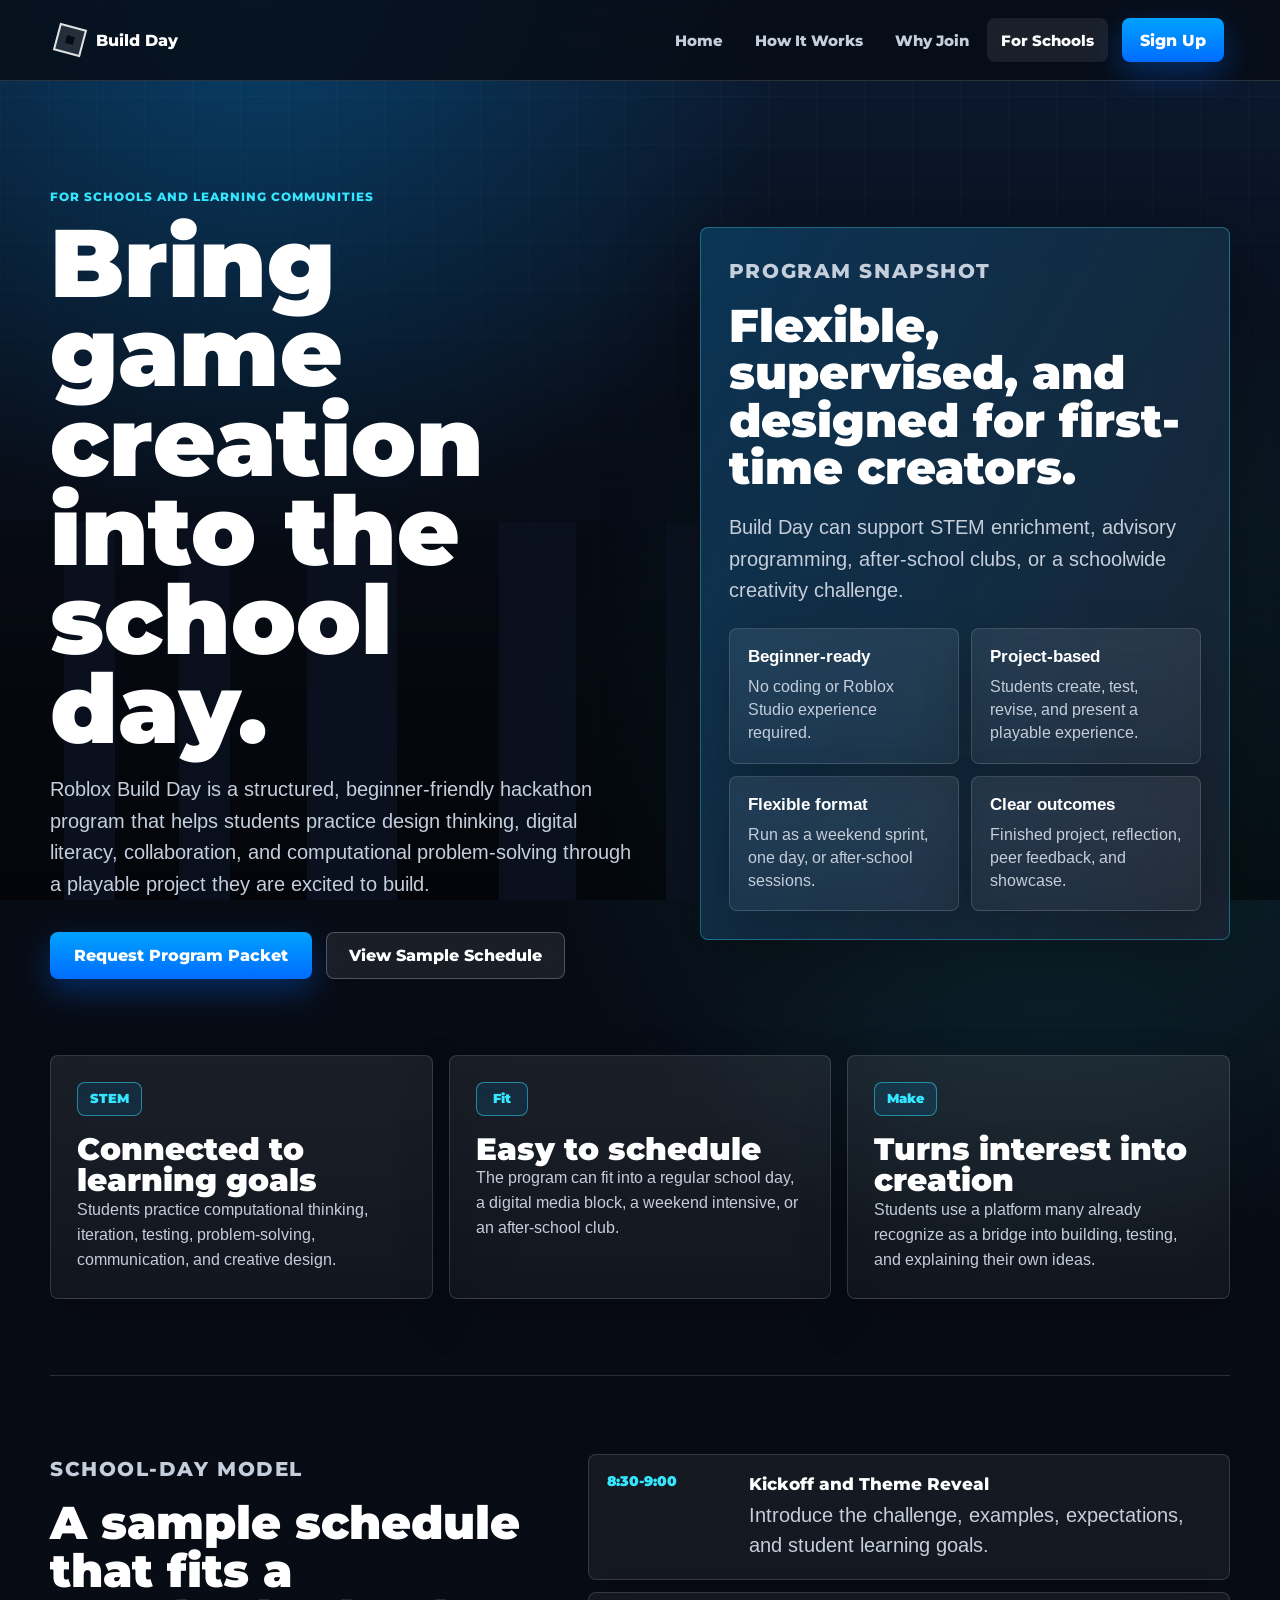
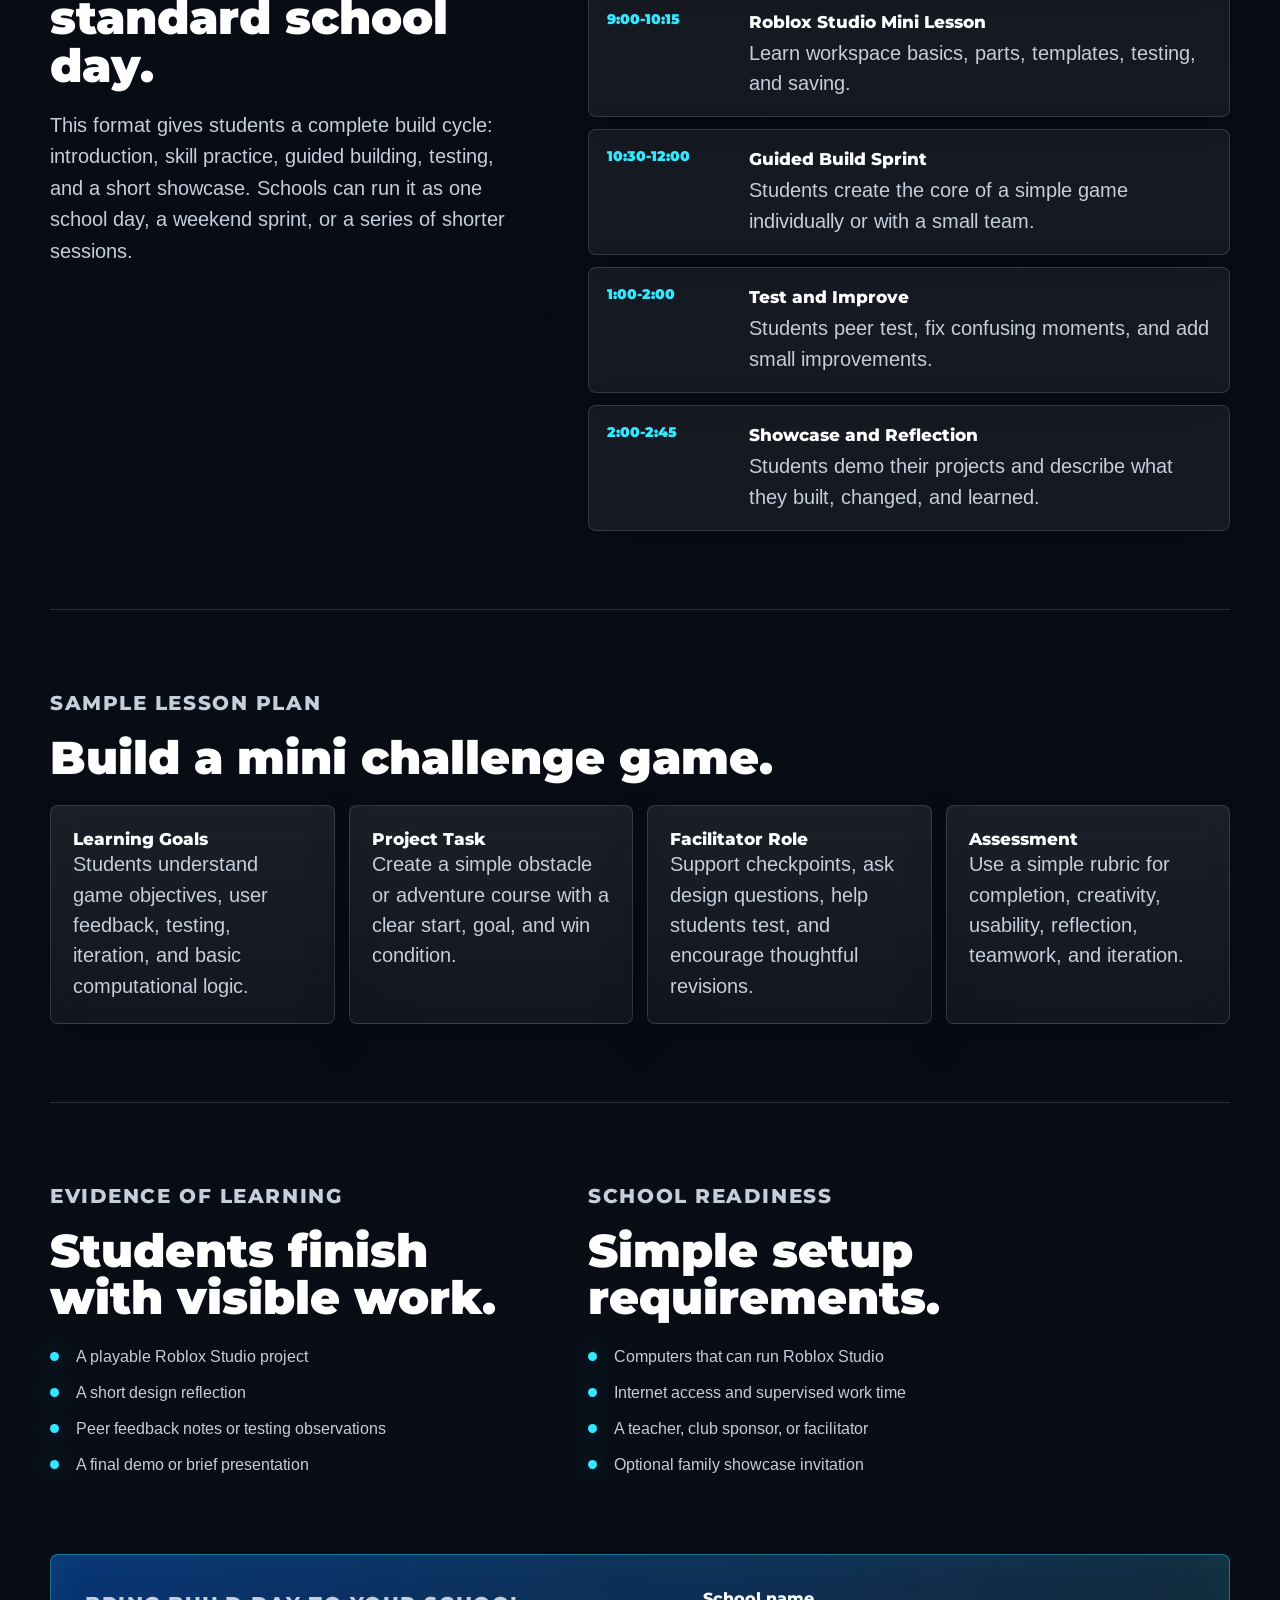
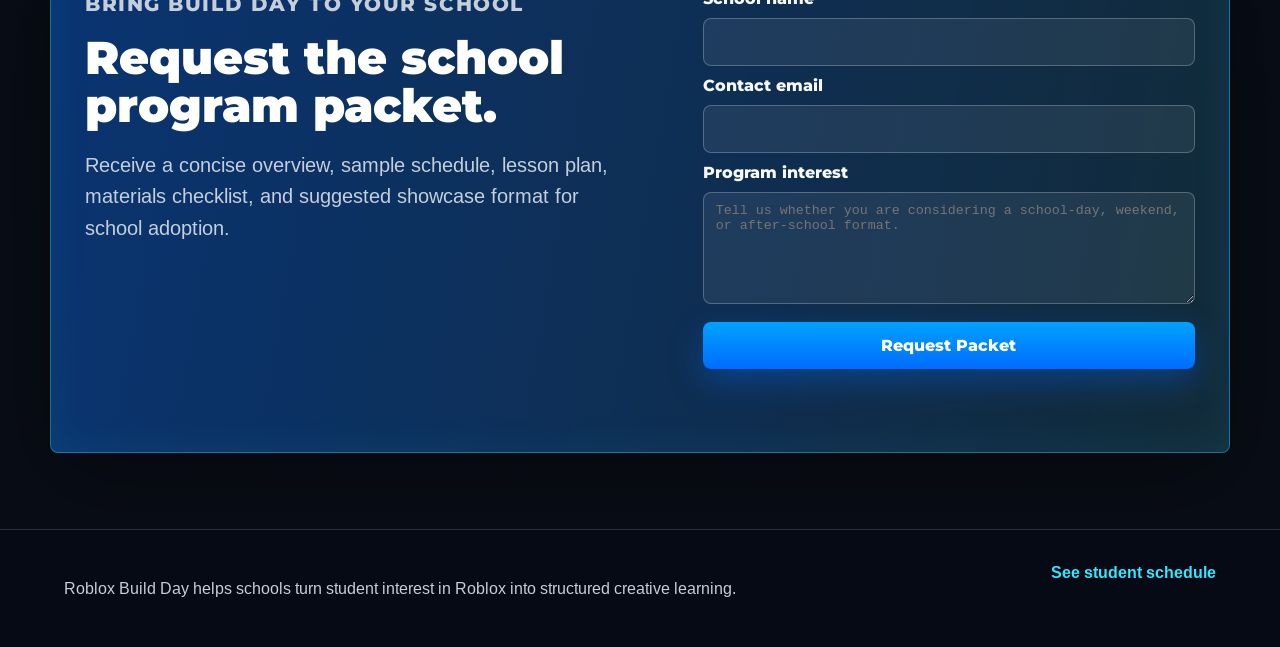
==== for-schools.html @ d7794f64 "Build Roblox Build Day website" ====
<!DOCTYPE html>
<html lang="en">
<head>
  <meta charset="UTF-8">
  <meta name="viewport" content="width=device-width, initial-scale=1.0">
  <title>For Schools | Roblox Build Day</title>
  <meta name="description" content="Bring Roblox Build Day to your school as a structured project-based learning experience in Roblox Studio.">
  <link rel="preconnect" href="https://fonts.googleapis.com">
  <link rel="preconnect" href="https://fonts.gstatic.com" crossorigin>
  <link href="https://fonts.googleapis.com/css2?family=Arimo:wght@400;500;700&family=Montserrat:wght@600;700;800;900&display=swap" rel="stylesheet">
  <link rel="stylesheet" href="styles.css">
</head>
<body>
  <header class="site-header">
    <a class="brand" href="index.html" aria-label="Roblox Build Day home">
      <span class="brand-mark" aria-hidden="true"></span>
      <span>Build Day</span>
    </a>
    <button class="nav-toggle" type="button" aria-expanded="false" aria-controls="site-nav">
      <span class="sr-only">Open navigation</span>
      <span></span>
      <span></span>
      <span></span>
    </button>
    <nav class="site-nav" id="site-nav" aria-label="Main navigation">
      <a href="index.html">Home</a>
      <a href="how.html">How It Works</a>
      <a href="why.html">Why Join</a>
      <a href="for-schools.html" aria-current="page">For Schools</a>
      <button class="nav-cta" type="button" data-open-register>Sign Up</button>
    </nav>
  </header>

  <main>
    <section class="school-hero">
      <div class="school-hero-copy">
        <p class="eyebrow">For schools and learning communities</p>
        <h1>Bring game creation into the school day.</h1>
        <p>Roblox Build Day is a structured, beginner-friendly hackathon program that helps students practice design thinking, digital literacy, collaboration, and computational problem-solving through a playable project they are excited to build.</p>
        <div class="hero-actions">
          <a class="primary-button" href="#school-inquiry">Request Program Packet</a>
          <a class="secondary-button" href="#sample-schedule">View Sample Schedule</a>
        </div>
      </div>

      <aside class="school-overview" aria-label="Program overview">
        <p class="eyebrow">Program snapshot</p>
        <h2>Flexible, supervised, and designed for first-time creators.</h2>
        <p>Build Day can support STEM enrichment, advisory programming, after-school clubs, or a schoolwide creativity challenge.</p>
        <div class="school-proof-grid">
          <article>
            <strong>Beginner-ready</strong>
            <span>No coding or Roblox Studio experience required.</span>
          </article>
          <article>
            <strong>Project-based</strong>
            <span>Students create, test, revise, and present a playable experience.</span>
          </article>
          <article>
            <strong>Flexible format</strong>
            <span>Run as a weekend sprint, one day, or after-school sessions.</span>
          </article>
          <article>
            <strong>Clear outcomes</strong>
            <span>Finished project, reflection, peer feedback, and showcase.</span>
          </article>
        </div>
      </aside>
    </section>

    <section class="school-value-grid">
      <article>
        <span class="feature-icon">STEM</span>
        <h2>Connected to learning goals</h2>
        <p>Students practice computational thinking, iteration, testing, problem-solving, communication, and creative design.</p>
      </article>
      <article>
        <span class="feature-icon">Fit</span>
        <h2>Easy to schedule</h2>
        <p>The program can fit into a regular school day, a digital media block, a weekend intensive, or an after-school club.</p>
      </article>
      <article>
        <span class="feature-icon">Make</span>
        <h2>Turns interest into creation</h2>
        <p>Students use a platform many already recognize as a bridge into building, testing, and explaining their own ideas.</p>
      </article>
    </section>

    <section class="school-section split" id="sample-schedule">
      <div>
        <p class="eyebrow">School-day model</p>
        <h2>A sample schedule that fits a standard school day.</h2>
        <p>This format gives students a complete build cycle: introduction, skill practice, guided building, testing, and a short showcase. Schools can run it as one school day, a weekend sprint, or a series of shorter sessions.</p>
      </div>
      <div class="school-schedule">
        <article>
          <span>8:30-9:00</span>
          <div>
            <h3>Kickoff and Theme Reveal</h3>
            <p>Introduce the challenge, examples, expectations, and student learning goals.</p>
          </div>
        </article>
        <article>
          <span>9:00-10:15</span>
          <div>
            <h3>Roblox Studio Mini Lesson</h3>
            <p>Learn workspace basics, parts, templates, testing, and saving.</p>
          </div>
        </article>
        <article>
          <span>10:30-12:00</span>
          <div>
            <h3>Guided Build Sprint</h3>
            <p>Students create the core of a simple game individually or with a small team.</p>
          </div>
        </article>
        <article>
          <span>1:00-2:00</span>
          <div>
            <h3>Test and Improve</h3>
            <p>Students peer test, fix confusing moments, and add small improvements.</p>
          </div>
        </article>
        <article>
          <span>2:00-2:45</span>
          <div>
            <h3>Showcase and Reflection</h3>
            <p>Students demo their projects and describe what they built, changed, and learned.</p>
          </div>
        </article>
      </div>
    </section>

    <section class="school-section">
      <p class="eyebrow">Sample lesson plan</p>
      <h2>Build a mini challenge game.</h2>
      <div class="lesson-grid">
        <article>
          <h3>Learning Goals</h3>
          <p>Students understand game objectives, user feedback, testing, iteration, and basic computational logic.</p>
        </article>
        <article>
          <h3>Project Task</h3>
          <p>Create a simple obstacle or adventure course with a clear start, goal, and win condition.</p>
        </article>
        <article>
          <h3>Facilitator Role</h3>
          <p>Support checkpoints, ask design questions, help students test, and encourage thoughtful revisions.</p>
        </article>
        <article>
          <h3>Assessment</h3>
          <p>Use a simple rubric for completion, creativity, usability, reflection, teamwork, and iteration.</p>
        </article>
      </div>
    </section>

    <section class="school-section split">
      <div>
        <p class="eyebrow">Evidence of learning</p>
        <h2>Students finish with visible work.</h2>
        <ul class="school-checklist">
          <li>A playable Roblox Studio project</li>
          <li>A short design reflection</li>
          <li>Peer feedback notes or testing observations</li>
          <li>A final demo or brief presentation</li>
        </ul>
      </div>
      <div>
        <p class="eyebrow">School readiness</p>
        <h2>Simple setup requirements.</h2>
        <ul class="school-checklist">
          <li>Computers that can run Roblox Studio</li>
          <li>Internet access and supervised work time</li>
          <li>A teacher, club sponsor, or facilitator</li>
          <li>Optional family showcase invitation</li>
        </ul>
      </div>
    </section>

    <section class="school-section school-inquiry" id="school-inquiry">
      <div>
        <p class="eyebrow">Bring Build Day to your school</p>
        <h2>Request the school program packet.</h2>
        <p>Receive a concise overview, sample schedule, lesson plan, materials checklist, and suggested showcase format for school adoption.</p>
      </div>
      <form class="school-form">
        <label for="school-name">School name</label>
        <input id="school-name" name="school-name" type="text" autocomplete="organization" required>

        <label for="school-contact">Contact email</label>
        <input id="school-contact" name="school-contact" type="email" autocomplete="email" required>

        <label for="school-notes">Program interest</label>
        <textarea id="school-notes" name="school-notes" rows="4" placeholder="Tell us whether you are considering a school-day, weekend, or after-school format."></textarea>

        <button class="primary-button form-submit" type="submit">Request Packet</button>
        <p class="form-message school-message" role="status" aria-live="polite"></p>
      </form>
    </section>
  </main>

  <footer class="site-footer">
    <p>Roblox Build Day helps schools turn student interest in Roblox into structured creative learning.</p>
    <a href="how.html">See student schedule</a>
  </footer>

  <div class="modal" id="register-modal" role="dialog" aria-modal="true" aria-labelledby="register-title" hidden>
    <div class="modal-backdrop" data-close-register></div>
    <div class="modal-card">
      <button class="modal-close" type="button" aria-label="Close registration form" data-close-register>x</button>
      <h2 id="register-title">Register for Build Day</h2>
      <p>Enter your details and we will send the challenge theme, schedule, and submission link.</p>
      <form id="register-form">
        <label for="student-name">Student name</label>
        <input id="student-name" name="student-name" type="text" autocomplete="name" required>

        <label for="student-email">Email</label>
        <input id="student-email" name="student-email" type="email" autocomplete="email" required>

        <label class="checkbox-row" for="email-updates">
          <input id="email-updates" name="email-updates" type="checkbox">
          <span>Send me email updates about Build Day.</span>
        </label>

        <button class="primary-button form-submit" type="submit">Submit Registration</button>
      </form>
      <p class="form-message" id="form-message" role="status" aria-live="polite"></p>
    </div>
  </div>

  <script src="script.js"></script>
</body>
</html>
---- styles.css ----
:root {
  --bg: #070b14;
  --bg-elevated: #101827;
  --text: #f6f8fb;
  --text-soft: #c5cedb;
  --muted: #8d9aab;
  --line: rgba(255, 255, 255, 0.14);
  --line-strong: rgba(255, 255, 255, 0.24);
  --blue: #00a2ff;
  --blue-strong: #006cff;
  --cyan: #35e6ff;
  --white: #ffffff;
  --shadow: 0 24px 90px rgba(0, 0, 0, 0.38);
  --glow: 0 0 24px rgba(53, 230, 255, 0.48);
  --max: 1180px;
}

* {
  box-sizing: border-box;
}

html {
  scroll-behavior: smooth;
}

body {
  margin: 0;
  min-height: 100vh;
  color: var(--text);
  font-family: "Builder Sans", "Arimo", Arial, sans-serif;
  background:
    radial-gradient(circle at 20% 0%, rgba(0, 162, 255, 0.28), transparent 34rem),
    radial-gradient(circle at 82% 20%, rgba(53, 230, 255, 0.16), transparent 32rem),
    linear-gradient(180deg, #0c1a31 0%, var(--bg) 34rem, #090d16 100%);
}

body::before {
  content: "";
  position: fixed;
  inset: 0;
  z-index: -2;
  pointer-events: none;
  background:
    linear-gradient(rgba(53, 230, 255, 0.035) 1px, transparent 1px),
    linear-gradient(90deg, rgba(53, 230, 255, 0.035) 1px, transparent 1px);
  background-size: 48px 48px;
  mask-image: linear-gradient(180deg, black, transparent 75%);
}

body::after {
  content: "";
  position: fixed;
  inset: auto 0 0;
  z-index: -1;
  height: 42vh;
  pointer-events: none;
  background:
    linear-gradient(90deg, transparent 0 5%, rgba(15, 23, 42, 0.95) 5% 9%, transparent 9% 14%, rgba(15, 23, 42, 0.9) 14% 18%, transparent 18% 24%, rgba(15, 23, 42, 0.96) 24% 31%, transparent 31% 39%, rgba(15, 23, 42, 0.92) 39% 45%, transparent 45% 52%, rgba(15, 23, 42, 0.95) 52% 58%, transparent 58% 66%, rgba(15, 23, 42, 0.88) 66% 71%, transparent 71% 80%, rgba(15, 23, 42, 0.94) 80% 86%, transparent 86%),
    linear-gradient(180deg, transparent 0%, rgba(0, 0, 0, 0.58) 48%, rgba(0, 0, 0, 0.92) 100%);
  opacity: 0.52;
}

body.modal-open {
  overflow: hidden;
}

a {
  color: inherit;
  text-decoration: none;
}

button,
input {
  font: inherit;
}

.brand,
.site-nav a,
.nav-cta,
.secondary-button,
.primary-button,
.eyebrow,
h1,
h2,
h3,
.stat strong,
.feature-icon,
.timeline span,
label {
  font-family: "Builder Sans", "Montserrat", "Arimo", Arial, sans-serif;
}

.site-header {
  position: sticky;
  top: 0;
  z-index: 20;
  display: flex;
  align-items: center;
  justify-content: space-between;
  gap: 24px;
  padding: 18px clamp(18px, 5vw, 56px);
  border-bottom: 1px solid var(--line);
  background: rgba(7, 11, 20, 0.82);
  backdrop-filter: blur(18px);
}

.brand {
  display: inline-flex;
  align-items: center;
  gap: 12px;
  color: var(--white);
  font-size: 1.02rem;
  font-weight: 800;
}

.brand-mark {
  position: relative;
  width: 28px;
  height: 28px;
  display: inline-block;
  border: 2px solid rgba(255, 255, 255, 0.86);
  background: rgba(255, 255, 255, 0.12);
  transform: rotate(15deg);
}

.brand-mark::after {
  content: "";
  position: absolute;
  inset: 8px;
  background: var(--bg);
}

.site-nav {
  display: flex;
  align-items: center;
  gap: 4px;
}

.site-nav a,
.nav-cta,
.secondary-button,
.primary-button {
  min-height: 44px;
  display: inline-flex;
  align-items: center;
  justify-content: center;
  border-radius: 8px;
  font-weight: 800;
}

.site-nav a {
  padding: 10px 14px;
  color: var(--text-soft);
  font-size: 0.95rem;
}

.site-nav a:hover,
.site-nav a[aria-current="page"] {
  color: var(--white);
  background: rgba(255, 255, 255, 0.08);
}

.nav-cta,
.primary-button {
  border: 0;
  color: var(--white);
  background: linear-gradient(180deg, var(--blue) 0%, var(--blue-strong) 100%);
  box-shadow: 0 12px 32px rgba(0, 108, 255, 0.34);
  cursor: pointer;
  transition: transform 160ms ease, box-shadow 160ms ease, filter 160ms ease;
}

.nav-cta {
  padding: 10px 18px;
  margin-left: 10px;
}

.primary-button {
  padding: 14px 24px;
}

.nav-cta:hover,
.primary-button:hover {
  transform: translateY(-2px);
  filter: brightness(1.07);
  box-shadow: 0 18px 42px rgba(0, 108, 255, 0.46);
}

.secondary-button {
  padding: 13px 22px;
  border: 1px solid var(--line-strong);
  color: var(--white);
  background: rgba(255, 255, 255, 0.08);
  backdrop-filter: blur(12px);
}

.secondary-button:hover {
  border-color: rgba(53, 230, 255, 0.7);
  box-shadow: var(--glow);
}

.nav-toggle {
  display: none;
  width: 46px;
  height: 46px;
  border: 1px solid var(--line-strong);
  border-radius: 8px;
  background: rgba(255, 255, 255, 0.08);
}

.nav-toggle span:not(.sr-only) {
  display: block;
  width: 20px;
  height: 2px;
  margin: 5px auto;
  background: var(--white);
}

.hero {
  position: relative;
  min-height: calc(100vh - 82px);
  display: grid;
  grid-template-columns: minmax(0, 0.95fr) minmax(320px, 1.05fr);
  align-items: center;
  gap: clamp(28px, 5vw, 76px);
  padding: clamp(52px, 8vw, 98px) clamp(18px, 6vw, 84px) 54px;
  overflow: hidden;
}

.hero::before {
  content: "";
  position: absolute;
  inset: 9% 6% auto auto;
  width: 44vw;
  height: 44vw;
  max-width: 700px;
  max-height: 700px;
  border: 1px solid rgba(53, 230, 255, 0.22);
  border-radius: 50%;
  background:
    radial-gradient(circle, transparent 0 36%, rgba(53, 230, 255, 0.1) 36.4% 37.2%, transparent 37.6%),
    conic-gradient(from 40deg, transparent 0 18%, rgba(53, 230, 255, 0.42) 20%, transparent 24% 100%);
  pointer-events: none;
}

.hero-copy {
  position: relative;
  z-index: 2;
  max-width: 750px;
}

.eyebrow {
  margin: 0 0 14px;
  color: var(--cyan);
  font-size: 0.78rem;
  font-weight: 800;
  letter-spacing: 0.08em;
  text-transform: uppercase;
}

h1,
h2,
h3,
p {
  overflow-wrap: anywhere;
}

h1 {
  margin: 0;
  max-width: 900px;
  color: var(--white);
  font-size: clamp(3.1rem, 7.5vw, 7.1rem);
  line-height: 0.93;
  font-weight: 900;
  letter-spacing: 0;
}

h2 {
  margin: 0;
  color: var(--white);
  font-size: clamp(2rem, 4vw, 4rem);
  line-height: 1.03;
  font-weight: 900;
  letter-spacing: 0;
}

h3 {
  margin: 0;
  color: var(--white);
  font-size: 1.08rem;
  font-weight: 800;
}

.hero-text,
.page-hero p,
.two-column p,
.prizes p,
.parent-band p {
  color: var(--text-soft);
  font-size: clamp(1.05rem, 2vw, 1.28rem);
  line-height: 1.6;
}

.hero-actions {
  display: flex;
  flex-wrap: wrap;
  gap: 14px;
  margin-top: 32px;
}

.game-stage {
  position: relative;
  min-height: 540px;
  border: 1px solid rgba(53, 230, 255, 0.34);
  border-radius: 8px;
  overflow: hidden;
  background:
    radial-gradient(circle at 52% 63%, rgba(53, 230, 255, 0.32), transparent 18%),
    radial-gradient(circle at 50% 85%, rgba(0, 108, 255, 0.24), transparent 30%),
    linear-gradient(180deg, rgba(29, 78, 216, 0.36) 0%, rgba(7, 11, 20, 0.92) 43%, rgba(4, 7, 13, 0.98) 100%);
  box-shadow: var(--shadow), inset 0 0 80px rgba(53, 230, 255, 0.1);
  transform: perspective(1000px) rotateY(-5deg);
}

.game-stage::before {
  content: "";
  position: absolute;
  inset: auto -14% -18%;
  height: 62%;
  border-top: 1px solid rgba(53, 230, 255, 0.35);
  background:
    linear-gradient(rgba(53, 230, 255, 0.12) 1px, transparent 1px),
    linear-gradient(90deg, rgba(53, 230, 255, 0.12) 1px, transparent 1px),
    radial-gradient(ellipse at center, rgba(53, 230, 255, 0.2), transparent 54%);
  background-size: 40px 40px, 40px 40px, auto;
  transform: perspective(540px) rotateX(62deg);
  transform-origin: top center;
}

.game-stage::after {
  content: "";
  position: absolute;
  inset: 0;
  background:
    linear-gradient(90deg, transparent 0 4%, rgba(7, 11, 20, 0.9) 4% 8%, transparent 8% 14%, rgba(7, 11, 20, 0.84) 14% 18%, transparent 18% 26%, rgba(7, 11, 20, 0.86) 26% 32%, transparent 32% 40%, rgba(7, 11, 20, 0.9) 40% 46%, transparent 46% 55%, rgba(7, 11, 20, 0.82) 55% 62%, transparent 62% 76%, rgba(7, 11, 20, 0.9) 76% 82%, transparent 82%),
    linear-gradient(180deg, rgba(53, 230, 255, 0.16), transparent 35%);
  clip-path: polygon(0 0, 100% 0, 100% 43%, 0 45%);
  opacity: 0.95;
}

.sun {
  position: absolute;
  z-index: 1;
  top: 42px;
  right: 54px;
  width: 220px;
  height: 16px;
  border-radius: 999px;
  background: var(--cyan);
  box-shadow: 0 0 22px var(--cyan), 0 0 70px rgba(53, 230, 255, 0.72);
  transform: rotate(-5deg);
}

.floating-panel {
  position: absolute;
  z-index: 5;
  display: grid;
  place-items: center;
  width: 108px;
  height: 78px;
  border: 1px solid rgba(53, 230, 255, 0.75);
  border-radius: 8px;
  color: var(--text);
  font-size: 0.78rem;
  font-weight: 900;
  line-height: 1.12;
  text-align: center;
  background: rgba(7, 11, 20, 0.72);
  box-shadow: inset 0 0 22px rgba(53, 230, 255, 0.18), var(--glow);
}

.panel-one {
  top: 126px;
  left: 36px;
  transform: rotate(-5deg);
}

.panel-two {
  right: 34px;
  bottom: 168px;
  transform: rotate(4deg);
}

.avatar {
  position: absolute;
  z-index: 6;
  left: 50%;
  bottom: 118px;
  width: 154px;
  height: 240px;
  transform: translateX(-50%);
  filter: drop-shadow(0 0 22px rgba(53, 230, 255, 0.35));
}

.avatar-head,
.avatar-body,
.avatar-arm,
.avatar-leg,
.block,
.build-platform {
  position: absolute;
  border: 1px solid rgba(255, 255, 255, 0.22);
  border-radius: 6px;
  box-shadow: inset 0 0 22px rgba(255, 255, 255, 0.08), 0 16px 34px rgba(0, 0, 0, 0.28);
}

.avatar-head {
  top: 0;
  left: 41px;
  width: 72px;
  height: 72px;
  background:
    radial-gradient(circle at 25px 30px, #0a0f19 0 4px, transparent 5px),
    radial-gradient(circle at 49px 30px, #0a0f19 0 4px, transparent 5px),
    linear-gradient(180deg, #f7cf47, #d99b1c);
}

.avatar-head::after {
  content: "";
  position: absolute;
  left: 24px;
  bottom: 18px;
  width: 22px;
  height: 8px;
  border-bottom: 3px solid #0a0f19;
  border-radius: 50%;
}

.avatar-body {
  top: 78px;
  left: 30px;
  width: 94px;
  height: 82px;
  background: linear-gradient(180deg, #1b7fff, #0758c8);
}

.avatar-arm {
  top: 84px;
  width: 34px;
  height: 96px;
  background: linear-gradient(180deg, #f7cf47, #d99b1c);
}

.avatar-arm.left {
  left: 0;
  transform: rotate(10deg);
}

.avatar-arm.right {
  right: 0;
  transform: rotate(-10deg);
}

.avatar-leg {
  top: 156px;
  width: 42px;
  height: 82px;
  background: linear-gradient(180deg, #27354d, #111827);
}

.avatar-leg.left {
  left: 35px;
}

.avatar-leg.right {
  right: 35px;
}

.block {
  z-index: 4;
  width: 92px;
  height: 72px;
  background: rgba(15, 23, 42, 0.9);
}

.block::after {
  content: "";
  position: absolute;
  inset: 10px;
  border: 1px solid rgba(53, 230, 255, 0.7);
  box-shadow: inset 0 0 18px rgba(53, 230, 255, 0.16);
}

.block-a {
  left: 56px;
  bottom: 72px;
}

.block-b {
  left: 122px;
  bottom: 142px;
}

.block-c {
  right: 104px;
  bottom: 68px;
}

.block-d {
  right: 164px;
  bottom: 136px;
}

.build-platform {
  z-index: 3;
  left: 19%;
  right: 19%;
  bottom: 52px;
  height: 54px;
  border-color: rgba(255, 255, 255, 0.62);
  background: rgba(255, 255, 255, 0.08);
  box-shadow: inset 0 0 24px rgba(53, 230, 255, 0.22), 0 0 34px rgba(255, 255, 255, 0.24);
  transform: perspective(360px) rotateX(50deg);
}

.info-band,
.section-grid,
.two-column,
.learn-grid,
.prizes,
.parent-band,
.cta-strip,
.studio-intro,
.beginner-note,
.timeline,
.page-hero {
  width: min(var(--max), calc(100% - 36px));
  margin: 0 auto;
}

.info-band {
  display: grid;
  grid-template-columns: repeat(3, 1fr);
  gap: 16px;
  padding: 10px 0 78px;
}

.stat,
.feature-list article,
.timeline article,
.requirements,
.learn-grid article,
.prize-list article {
  border: 1px solid var(--line);
  border-radius: 8px;
  background: linear-gradient(180deg, rgba(255, 255, 255, 0.08), rgba(255, 255, 255, 0.045));
  box-shadow: 0 18px 48px rgba(0, 0, 0, 0.18);
  backdrop-filter: blur(14px);
}

.stat {
  padding: 24px;
}

.stat strong {
  display: block;
  color: var(--white);
  font-size: 1.42rem;
  font-weight: 900;
}

.stat span,
.feature-list p,
.timeline p,
.requirements li,
.learn-grid p,
.prize-list p,
.site-footer,
.form-message,
.modal-card p {
  color: var(--text-soft);
  line-height: 1.58;
}

.section-grid {
  display: grid;
  grid-template-columns: 0.8fr 1.2fr;
  gap: clamp(28px, 5vw, 70px);
  padding: 84px 0;
}

.studio-intro,
.beginner-note {
  display: grid;
  grid-template-columns: minmax(0, 0.9fr) minmax(280px, 1.1fr);
  gap: clamp(22px, 4vw, 52px);
  align-items: center;
  padding: 32px;
  border: 1px solid rgba(53, 230, 255, 0.34);
  border-radius: 8px;
  background:
    linear-gradient(110deg, rgba(0, 162, 255, 0.2), rgba(255, 255, 255, 0.045)),
    rgba(16, 24, 39, 0.74);
  box-shadow: 0 18px 48px rgba(0, 0, 0, 0.18);
  backdrop-filter: blur(14px);
}

.studio-intro {
  margin-bottom: 8px;
}

.studio-intro .studio-steps,
.studio-intro .studio-link {
  grid-column: 1 / -1;
}

.studio-steps {
  display: grid;
  grid-template-columns: repeat(3, minmax(0, 1fr));
  gap: 14px;
}

.studio-steps article {
  min-height: 168px;
  padding: 20px;
  border: 1px solid var(--line);
  border-radius: 8px;
  background: rgba(7, 11, 20, 0.44);
}

.studio-steps span {
  display: inline-flex;
  align-items: center;
  justify-content: center;
  min-width: 38px;
  height: 30px;
  margin-bottom: 14px;
  border: 1px solid rgba(53, 230, 255, 0.5);
  border-radius: 8px;
  color: var(--cyan);
  font-size: 0.78rem;
  font-weight: 900;
}

.studio-steps h3 {
  margin-bottom: 8px;
}

.studio-steps p {
  margin: 0;
  color: var(--text-soft);
  font-size: 0.98rem;
  line-height: 1.5;
}

.studio-link {
  width: fit-content;
  color: var(--cyan);
  font-weight: 900;
  text-decoration: underline;
  text-underline-offset: 4px;
}

.beginner-note {
  margin-bottom: 24px;
}

.studio-intro h2,
.beginner-note h2 {
  font-size: clamp(1.75rem, 3vw, 3rem);
}

.studio-intro > p,
.beginner-note p:last-child {
  margin: 0;
  color: var(--text-soft);
  font-size: clamp(1rem, 1.5vw, 1.16rem);
  line-height: 1.62;
}

.confidence-note {
  margin-bottom: 28px;
}

.confidence-note p {
  margin: 0;
  color: var(--text-soft);
  font-size: clamp(1rem, 1.5vw, 1.16rem);
  line-height: 1.62;
}

.confidence-list {
  display: grid;
  gap: 10px;
  margin: 18px 0 0;
  padding: 0;
  list-style: none;
}

.confidence-list li {
  position: relative;
  padding-left: 24px;
  color: var(--text-soft);
  line-height: 1.5;
}

.confidence-list li::before {
  content: "";
  position: absolute;
  top: 0.55em;
  left: 0;
  width: 9px;
  height: 9px;
  border-radius: 50%;
  background: var(--cyan);
  box-shadow: var(--glow);
}

.feature-list {
  display: grid;
  gap: 16px;
}

.feature-list article,
.learn-grid article {
  padding: 26px;
}

.feature-icon {
  display: inline-flex;
  align-items: center;
  justify-content: center;
  min-width: 52px;
  height: 34px;
  margin-bottom: 18px;
  padding: 0 12px;
  border: 1px solid rgba(53, 230, 255, 0.5);
  border-radius: 8px;
  color: var(--cyan);
  background: rgba(0, 162, 255, 0.12);
  font-size: 0.8rem;
  font-weight: 900;
}

.cta-strip {
  display: flex;
  align-items: center;
  justify-content: space-between;
  gap: 24px;
  margin-bottom: 78px;
  padding: 34px;
  border: 1px solid rgba(53, 230, 255, 0.38);
  border-radius: 8px;
  background:
    linear-gradient(100deg, rgba(0, 108, 255, 0.42), rgba(53, 230, 255, 0.11)),
    rgba(16, 24, 39, 0.82);
  box-shadow: var(--shadow), inset 0 0 42px rgba(53, 230, 255, 0.08);
}

.page-hero {
  position: relative;
  padding: clamp(58px, 9vw, 108px) 0 42px;
}

.page-hero.compact {
  max-width: 1000px;
}

.page-hero h1 {
  font-size: clamp(2.8rem, 6.5vw, 6.5rem);
}

.prize-hero::after {
  content: "";
  display: block;
  width: min(520px, 100%);
  height: 2px;
  margin-top: 30px;
  background: linear-gradient(90deg, transparent, var(--cyan), var(--blue), transparent);
  box-shadow: var(--glow);
}

.timeline {
  display: grid;
  grid-template-columns: repeat(5, minmax(0, 1fr));
  gap: 10px;
  padding: 22px 0 78px;
}

.timeline article {
  display: flex;
  min-height: 190px;
  flex-direction: column;
  align-items: center;
  justify-content: flex-start;
  gap: 12px;
  padding: 16px 14px;
  text-align: center;
}

.timeline span {
  display: inline-flex;
  align-items: center;
  justify-content: center;
  width: fit-content;
  min-height: 34px;
  padding: 0 12px;
  border: 1px solid rgba(53, 230, 255, 0.52);
  border-radius: 8px;
  color: var(--white);
  background: rgba(0, 162, 255, 0.18);
  font-size: 0.78rem;
  font-weight: 900;
}

.timeline h2 {
  font-size: clamp(1rem, 1.15vw, 1.2rem);
  line-height: 1.15;
}

.timeline p {
  margin: 0;
  font-size: 0.88rem;
  line-height: 1.48;
}

.two-column,
.prizes,
.parent-band {
  display: grid;
  grid-template-columns: 1fr 1fr;
  gap: clamp(28px, 5vw, 70px);
  align-items: start;
  padding: 78px 0;
}

.requirements {
  padding: 28px;
  border-color: rgba(53, 230, 255, 0.32);
}

.requirements ul {
  margin: 18px 0 0;
  padding-left: 22px;
}

.requirements li + li {
  margin-top: 10px;
}

.learn-grid {
  display: grid;
  grid-template-columns: repeat(3, 1fr);
  gap: 16px;
  padding: 22px 0 78px;
}

.prize-list {
  display: grid;
  gap: 16px;
}

.prize-list article {
  padding: 24px;
}

.school-hero,
.school-value-grid,
.school-section {
  width: min(var(--max), calc(100% - 36px));
  margin: 0 auto;
}

.school-hero {
  display: grid;
  grid-template-columns: minmax(0, 1.05fr) minmax(320px, 0.95fr);
  gap: clamp(28px, 5vw, 70px);
  align-items: center;
  padding: clamp(58px, 9vw, 108px) 0 54px;
}

.school-hero-copy {
  max-width: 780px;
}

.school-hero-copy p:not(.eyebrow),
.school-overview p,
.school-section p {
  color: var(--text-soft);
  font-size: clamp(1.02rem, 1.7vw, 1.22rem);
  line-height: 1.62;
}

.school-overview {
  padding: 28px;
  border: 1px solid rgba(53, 230, 255, 0.34);
  border-radius: 8px;
  background:
    linear-gradient(120deg, rgba(0, 162, 255, 0.22), rgba(255, 255, 255, 0.045)),
    rgba(16, 24, 39, 0.82);
  box-shadow: var(--shadow);
  backdrop-filter: blur(14px);
}

.school-overview h2,
.school-section h2 {
  font-size: clamp(1.9rem, 3.6vw, 3.8rem);
}

.school-proof-grid {
  display: grid;
  grid-template-columns: repeat(2, minmax(0, 1fr));
  gap: 12px;
  margin-top: 22px;
}

.school-proof-grid article,
.school-value-grid article,
.lesson-grid article {
  border: 1px solid var(--line);
  border-radius: 8px;
  background: linear-gradient(180deg, rgba(255, 255, 255, 0.08), rgba(255, 255, 255, 0.045));
  box-shadow: 0 18px 48px rgba(0, 0, 0, 0.18);
  backdrop-filter: blur(14px);
}

.school-proof-grid article {
  min-height: 116px;
  padding: 18px;
}

.school-proof-grid strong {
  display: block;
  margin-bottom: 8px;
  color: var(--white);
  font-size: 1.08rem;
}

.school-proof-grid span {
  color: var(--text-soft);
  line-height: 1.45;
}

.school-value-grid {
  display: grid;
  grid-template-columns: repeat(3, minmax(0, 1fr));
  gap: 16px;
  padding: 22px 0 76px;
}

.school-value-grid article {
  padding: 26px;
}

.school-value-grid h2 {
  font-size: clamp(1.5rem, 2.4vw, 2.55rem);
}

.school-value-grid p,
.lesson-grid p,
.school-schedule p {
  margin: 0;
  color: var(--text-soft);
  line-height: 1.56;
}

.school-section {
  padding: 78px 0;
  border-top: 1px solid var(--line);
}

.school-section.split {
  display: grid;
  grid-template-columns: minmax(0, 0.85fr) minmax(320px, 1.15fr);
  gap: clamp(28px, 5vw, 70px);
  align-items: start;
}

.school-schedule {
  display: grid;
  gap: 12px;
}

.school-schedule article {
  display: grid;
  grid-template-columns: 126px minmax(0, 1fr);
  gap: 16px;
  align-items: start;
  padding: 18px;
  border: 1px solid var(--line);
  border-radius: 8px;
  background: rgba(255, 255, 255, 0.055);
  box-shadow: 0 18px 48px rgba(0, 0, 0, 0.14);
}

.school-schedule span {
  color: var(--cyan);
  font-family: "Builder Sans", "Montserrat", "Arimo", Arial, sans-serif;
  font-size: 0.86rem;
  font-weight: 900;
}

.school-schedule h3 {
  margin-bottom: 6px;
}

.lesson-grid {
  display: grid;
  grid-template-columns: repeat(4, minmax(0, 1fr));
  gap: 14px;
  margin-top: 24px;
}

.lesson-grid article {
  min-height: 188px;
  padding: 22px;
}

.school-checklist {
  display: grid;
  gap: 12px;
  margin: 22px 0 0;
  padding: 0;
  list-style: none;
}

.school-checklist li {
  position: relative;
  padding-left: 26px;
  color: var(--text-soft);
  line-height: 1.5;
}

.school-checklist li::before {
  content: "";
  position: absolute;
  top: 0.54em;
  left: 0;
  width: 9px;
  height: 9px;
  border-radius: 50%;
  background: var(--cyan);
  box-shadow: var(--glow);
}

.school-inquiry {
  display: grid;
  grid-template-columns: minmax(0, 0.9fr) minmax(320px, 0.8fr);
  gap: clamp(28px, 5vw, 70px);
  align-items: start;
  margin-bottom: 76px;
  padding: 34px;
  border: 1px solid rgba(53, 230, 255, 0.38);
  border-radius: 8px;
  background:
    linear-gradient(100deg, rgba(0, 108, 255, 0.36), rgba(53, 230, 255, 0.1)),
    rgba(16, 24, 39, 0.82);
  box-shadow: var(--shadow), inset 0 0 42px rgba(53, 230, 255, 0.08);
}

.school-form {
  margin-top: 0;
}

.parent-band {
  align-items: center;
  border-top: 1px solid var(--line);
  border-bottom: 1px solid var(--line);
}

.site-footer {
  display: flex;
  justify-content: space-between;
  gap: 18px;
  padding: 30px clamp(18px, 5vw, 64px);
  border-top: 1px solid var(--line);
  background: rgba(7, 11, 20, 0.8);
}

.site-footer a {
  color: var(--cyan);
  font-weight: 900;
}

.modal[hidden] {
  display: none;
}

.modal {
  position: fixed;
  inset: 0;
  z-index: 50;
  display: grid;
  place-items: center;
  padding: 18px;
}

.modal-backdrop {
  position: absolute;
  inset: 0;
  background: rgba(0, 0, 0, 0.76);
  backdrop-filter: blur(10px);
}

.modal-card {
  position: relative;
  z-index: 1;
  width: min(520px, 100%);
  max-height: calc(100vh - 36px);
  overflow: auto;
  padding: 30px;
  border: 1px solid rgba(53, 230, 255, 0.42);
  border-radius: 8px;
  background: #111827;
  box-shadow: var(--shadow), var(--glow);
}

.modal-card h2 {
  padding-right: 40px;
  font-size: clamp(1.8rem, 6vw, 3rem);
}

.modal-close {
  position: absolute;
  top: 18px;
  right: 18px;
  width: 38px;
  height: 38px;
  border: 1px solid var(--line-strong);
  border-radius: 8px;
  color: var(--white);
  background: rgba(255, 255, 255, 0.08);
  font-weight: 900;
  cursor: pointer;
}

form {
  display: grid;
  gap: 10px;
  margin-top: 20px;
}

label {
  color: var(--text);
  font-weight: 800;
}

input[type="text"],
input[type="email"],
textarea {
  width: 100%;
  min-height: 48px;
  padding: 10px 12px;
  border: 1px solid var(--line-strong);
  border-radius: 8px;
  color: var(--text);
  background: rgba(255, 255, 255, 0.07);
}

textarea {
  min-height: 112px;
  resize: vertical;
}

input:focus,
button:focus-visible,
a:focus-visible {
  outline: 3px solid var(--cyan);
  outline-offset: 3px;
}

.checkbox-row {
  display: flex;
  align-items: flex-start;
  gap: 10px;
  margin: 8px 0;
  color: var(--text-soft);
  font-weight: 700;
}

.checkbox-row input {
  width: 22px;
  height: 22px;
  flex: 0 0 auto;
  accent-color: var(--blue);
}

.form-submit {
  margin-top: 8px;
}

.sr-only {
  position: absolute;
  width: 1px;
  height: 1px;
  padding: 0;
  margin: -1px;
  overflow: hidden;
  clip: rect(0, 0, 0, 0);
  white-space: nowrap;
  border: 0;
}

@media (max-width: 900px) {
  .hero,
  .section-grid,
  .studio-intro,
  .beginner-note,
  .two-column,
  .prizes,
  .parent-band,
  .school-hero,
  .school-section.split,
  .school-inquiry {
    grid-template-columns: 1fr;
  }

  .hero {
    min-height: auto;
  }

  .game-stage {
    min-height: 450px;
    transform: none;
  }

  .info-band,
  .learn-grid,
  .timeline,
  .studio-steps,
  .school-value-grid,
  .school-proof-grid,
  .lesson-grid {
    grid-template-columns: 1fr;
  }

  .timeline article {
    min-height: auto;
  }

  .school-schedule article {
    grid-template-columns: 1fr;
  }

  .cta-strip {
    align-items: flex-start;
    flex-direction: column;
  }
}

@media (max-width: 720px) {
  .site-header {
    align-items: center;
  }

  .nav-toggle {
    display: block;
  }

  .site-nav {
    position: absolute;
    top: 70px;
    right: 18px;
    left: 18px;
    display: none;
    align-items: stretch;
    flex-direction: column;
    padding: 14px;
    border: 1px solid var(--line-strong);
    border-radius: 8px;
    background: rgba(7, 11, 20, 0.96);
    box-shadow: var(--shadow);
  }

  .site-nav.is-open {
    display: flex;
  }

  .site-nav a,
  .nav-cta {
    justify-content: flex-start;
    margin-left: 0;
    width: 100%;
  }

  h1 {
    font-size: clamp(2.7rem, 15vw, 4.25rem);
  }

  h2 {
    font-size: clamp(1.8rem, 10vw, 3rem);
  }

  .game-stage {
    min-height: 380px;
  }

  .sun {
    right: 22px;
    width: 150px;
  }

  .avatar {
    bottom: 82px;
    transform: translateX(-50%) scale(0.75);
    transform-origin: bottom center;
  }

  .floating-panel {
    width: 86px;
    height: 64px;
    font-size: 0.72rem;
  }

  .block {
    width: 72px;
    height: 58px;
  }

  .block-b,
  .block-d {
    bottom: 118px;
  }

  .site-footer {
    flex-direction: column;
  }
}
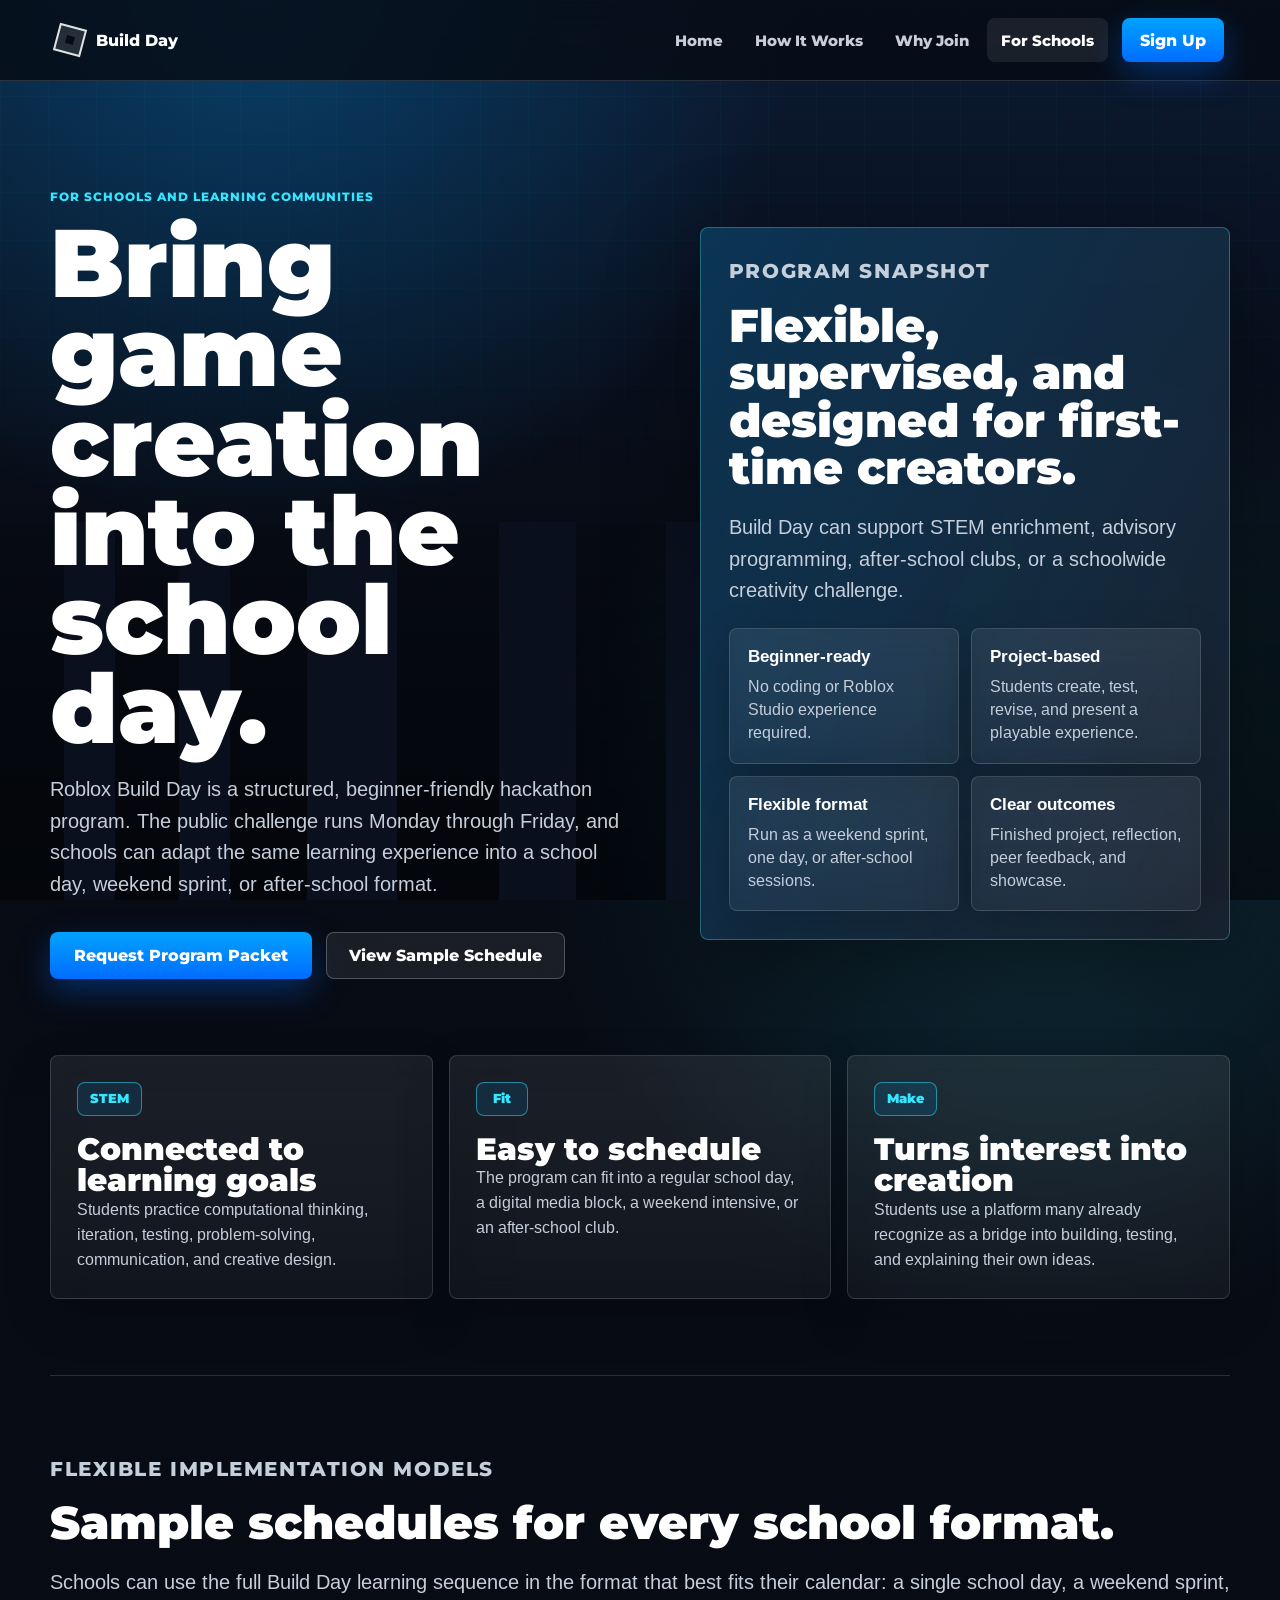
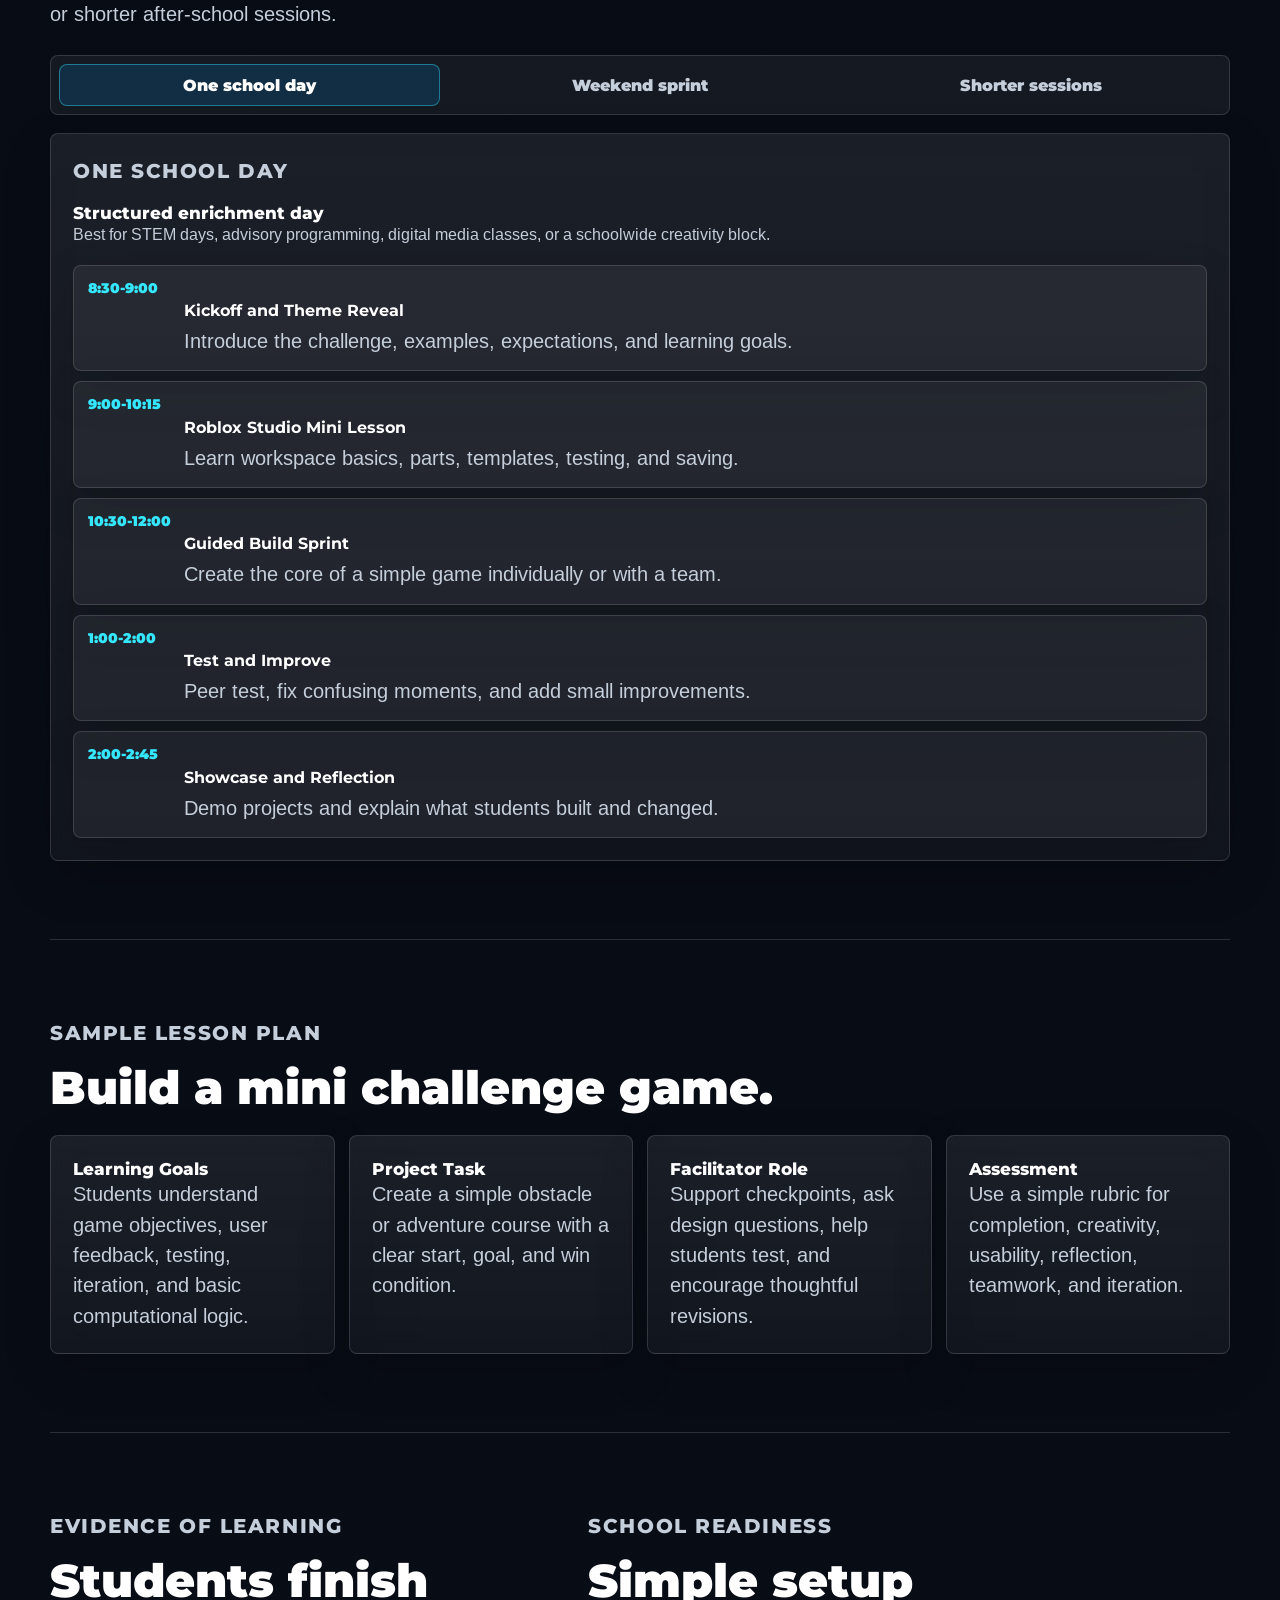
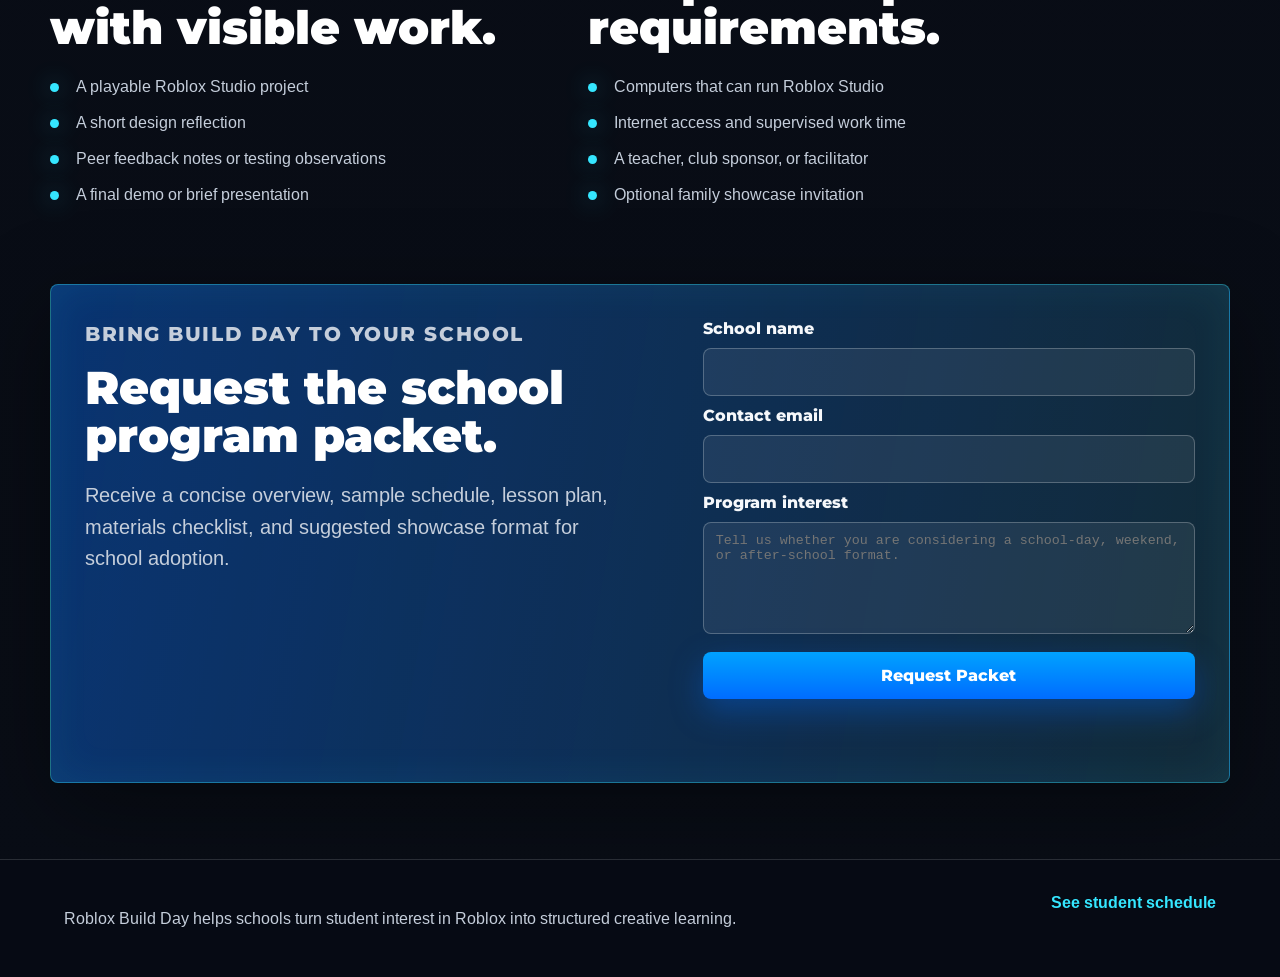
==== commit 93106a33: "Clarify schedules and school formats" ====
--- a/for-schools.html
+++ b/for-schools.html
@@ -36,7 +36,7 @@
       <div class="school-hero-copy">
         <p class="eyebrow">For schools and learning communities</p>
         <h1>Bring game creation into the school day.</h1>
-        <p>Roblox Build Day is a structured, beginner-friendly hackathon program that helps students practice design thinking, digital literacy, collaboration, and computational problem-solving through a playable project they are excited to build.</p>
+        <p>Roblox Build Day is a structured, beginner-friendly hackathon program. The public challenge runs Monday through Friday, and schools can adapt the same learning experience into a school day, weekend sprint, or after-school format.</p>
         <div class="hero-actions">
           <a class="primary-button" href="#school-inquiry">Request Program Packet</a>
           <a class="secondary-button" href="#sample-schedule">View Sample Schedule</a>
@@ -86,46 +86,152 @@
       </article>
     </section>
 
-    <section class="school-section split" id="sample-schedule">
+    <section class="school-section" id="sample-schedule">
       <div>
-        <p class="eyebrow">School-day model</p>
-        <h2>A sample schedule that fits a standard school day.</h2>
-        <p>This format gives students a complete build cycle: introduction, skill practice, guided building, testing, and a short showcase. Schools can run it as one school day, a weekend sprint, or a series of shorter sessions.</p>
-      </div>
-      <div class="school-schedule">
-        <article>
-          <span>8:30-9:00</span>
-          <div>
-            <h3>Kickoff and Theme Reveal</h3>
-            <p>Introduce the challenge, examples, expectations, and student learning goals.</p>
-          </div>
-        </article>
-        <article>
-          <span>9:00-10:15</span>
-          <div>
-            <h3>Roblox Studio Mini Lesson</h3>
-            <p>Learn workspace basics, parts, templates, testing, and saving.</p>
-          </div>
-        </article>
-        <article>
-          <span>10:30-12:00</span>
-          <div>
-            <h3>Guided Build Sprint</h3>
-            <p>Students create the core of a simple game individually or with a small team.</p>
-          </div>
-        </article>
-        <article>
-          <span>1:00-2:00</span>
-          <div>
-            <h3>Test and Improve</h3>
-            <p>Students peer test, fix confusing moments, and add small improvements.</p>
-          </div>
-        </article>
-        <article>
-          <span>2:00-2:45</span>
-          <div>
-            <h3>Showcase and Reflection</h3>
-            <p>Students demo their projects and describe what they built, changed, and learned.</p>
+        <p class="eyebrow">Flexible implementation models</p>
+        <h2>Sample schedules for every school format.</h2>
+        <p>Schools can use the full Build Day learning sequence in the format that best fits their calendar: a single school day, a weekend sprint, or shorter after-school sessions.</p>
+      </div>
+
+      <div class="schedule-tabs">
+        <div class="schedule-tab-list" role="tablist" aria-label="School schedule formats">
+          <button class="schedule-tab is-active" id="school-day-tab" type="button" role="tab" aria-selected="true" aria-controls="school-day-panel" data-schedule-tab="school-day-panel">One school day</button>
+          <button class="schedule-tab" id="weekend-tab" type="button" role="tab" aria-selected="false" aria-controls="weekend-panel" data-schedule-tab="weekend-panel">Weekend sprint</button>
+          <button class="schedule-tab" id="sessions-tab" type="button" role="tab" aria-selected="false" aria-controls="sessions-panel" data-schedule-tab="sessions-panel">Shorter sessions</button>
+        </div>
+
+        <article class="schedule-format is-active" id="school-day-panel" role="tabpanel" aria-labelledby="school-day-tab" data-schedule-panel>
+          <div class="schedule-format-header">
+            <p class="eyebrow">One school day</p>
+            <h3>Structured enrichment day</h3>
+            <p>Best for STEM days, advisory programming, digital media classes, or a schoolwide creativity block.</p>
+          </div>
+          <div class="school-schedule compact">
+            <article>
+              <span>8:30-9:00</span>
+              <div>
+                <h4>Kickoff and Theme Reveal</h4>
+                <p>Introduce the challenge, examples, expectations, and learning goals.</p>
+              </div>
+            </article>
+            <article>
+              <span>9:00-10:15</span>
+              <div>
+                <h4>Roblox Studio Mini Lesson</h4>
+                <p>Learn workspace basics, parts, templates, testing, and saving.</p>
+              </div>
+            </article>
+            <article>
+              <span>10:30-12:00</span>
+              <div>
+                <h4>Guided Build Sprint</h4>
+                <p>Create the core of a simple game individually or with a team.</p>
+              </div>
+            </article>
+            <article>
+              <span>1:00-2:00</span>
+              <div>
+                <h4>Test and Improve</h4>
+                <p>Peer test, fix confusing moments, and add small improvements.</p>
+              </div>
+            </article>
+            <article>
+              <span>2:00-2:45</span>
+              <div>
+                <h4>Showcase and Reflection</h4>
+                <p>Demo projects and explain what students built and changed.</p>
+              </div>
+            </article>
+          </div>
+        </article>
+
+        <article class="schedule-format" id="weekend-panel" role="tabpanel" aria-labelledby="weekend-tab" data-schedule-panel hidden>
+          <div class="schedule-format-header">
+            <p class="eyebrow">Weekend sprint</p>
+            <h3>Two-day build challenge</h3>
+            <p>Best for optional enrichment, district events, or family-supported weekend participation.</p>
+          </div>
+          <div class="school-schedule compact">
+            <article>
+              <span>Sat 9:30</span>
+              <div>
+                <h4>Online Kickoff</h4>
+                <p>Reveal the theme, review rules, and show project examples.</p>
+              </div>
+            </article>
+            <article>
+              <span>Sat 10:00</span>
+              <div>
+                <h4>Studio Basics</h4>
+                <p>Students complete a beginner activity and test a starter scene.</p>
+              </div>
+            </article>
+            <article>
+              <span>Sat 1:00</span>
+              <div>
+                <h4>Build Sprint</h4>
+                <p>Students create the main playable idea and save a first version.</p>
+              </div>
+            </article>
+            <article>
+              <span>Sun 10:00</span>
+              <div>
+                <h4>Polish and Support</h4>
+                <p>Students use tips, tutorials, and examples to improve their games.</p>
+              </div>
+            </article>
+            <article>
+              <span>Sun 2:00</span>
+              <div>
+                <h4>Submission and Showcase</h4>
+                <p>Projects are submitted and highlighted in an online celebration.</p>
+              </div>
+            </article>
+          </div>
+        </article>
+
+        <article class="schedule-format" id="sessions-panel" role="tabpanel" aria-labelledby="sessions-tab" data-schedule-panel hidden>
+          <div class="schedule-format-header">
+            <p class="eyebrow">Shorter sessions</p>
+            <h3>After-school sequence</h3>
+            <p>Best for clubs, library programs, advisory groups, or classes that meet in shorter blocks.</p>
+          </div>
+          <div class="school-schedule compact">
+            <article>
+              <span>Session 1</span>
+              <div>
+                <h4>Theme and Studio Setup</h4>
+                <p>Introduce the challenge and help students open or install Studio.</p>
+              </div>
+            </article>
+            <article>
+              <span>Session 2</span>
+              <div>
+                <h4>Beginner Build Activity</h4>
+                <p>Students learn parts, movement, templates, and playtesting.</p>
+              </div>
+            </article>
+            <article>
+              <span>Session 3</span>
+              <div>
+                <h4>Core Game Build</h4>
+                <p>Students create the goal, obstacle, scene, or activity.</p>
+              </div>
+            </article>
+            <article>
+              <span>Session 4</span>
+              <div>
+                <h4>Improve and Test</h4>
+                <p>Students gather peer feedback and refine the playable experience.</p>
+              </div>
+            </article>
+            <article>
+              <span>Session 5</span>
+              <div>
+                <h4>Share and Reflect</h4>
+                <p>Students present their project and explain what they learned.</p>
+              </div>
+            </article>
           </div>
         </article>
       </div>
--- a/styles.css
+++ b/styles.css
@@ -981,6 +981,64 @@
   gap: 12px;
 }
 
+.schedule-tabs {
+  display: grid;
+  gap: 18px;
+  margin-top: 26px;
+}
+
+.schedule-tab-list {
+  display: flex;
+  flex-wrap: wrap;
+  gap: 10px;
+  padding: 8px;
+  border: 1px solid var(--line);
+  border-radius: 8px;
+  background: rgba(255, 255, 255, 0.055);
+}
+
+.schedule-tab {
+  min-height: 42px;
+  flex: 1 1 180px;
+  border: 1px solid transparent;
+  border-radius: 8px;
+  color: var(--text-soft);
+  background: transparent;
+  cursor: pointer;
+  font-family: "Builder Sans", "Montserrat", "Arimo", Arial, sans-serif;
+  font-weight: 900;
+}
+
+.schedule-tab:hover,
+.schedule-tab.is-active {
+  color: var(--white);
+  border-color: rgba(53, 230, 255, 0.42);
+  background: rgba(0, 162, 255, 0.16);
+}
+
+.schedule-format {
+  display: flex;
+  flex-direction: column;
+  gap: 18px;
+  padding: 22px;
+  border: 1px solid var(--line);
+  border-radius: 8px;
+  background: linear-gradient(180deg, rgba(255, 255, 255, 0.08), rgba(255, 255, 255, 0.045));
+  box-shadow: 0 18px 48px rgba(0, 0, 0, 0.18);
+  backdrop-filter: blur(14px);
+}
+
+.schedule-format[hidden] {
+  display: none;
+}
+
+.schedule-format-header p:last-child {
+  margin: 0;
+  color: var(--text-soft);
+  font-size: 0.98rem;
+  line-height: 1.5;
+}
+
 .school-schedule article {
   display: grid;
   grid-template-columns: 126px minmax(0, 1fr);
@@ -993,6 +1051,16 @@
   box-shadow: 0 18px 48px rgba(0, 0, 0, 0.14);
 }
 
+.school-schedule.compact {
+  gap: 10px;
+}
+
+.school-schedule.compact article {
+  grid-template-columns: 84px minmax(0, 1fr);
+  gap: 12px;
+  padding: 14px;
+}
+
 .school-schedule span {
   color: var(--cyan);
   font-family: "Builder Sans", "Montserrat", "Arimo", Arial, sans-serif;
@@ -1000,8 +1068,15 @@
   font-weight: 900;
 }
 
-.school-schedule h3 {
+.school-schedule h3,
+.school-schedule h4 {
   margin-bottom: 6px;
+}
+
+.school-schedule h4 {
+  color: var(--white);
+  font-family: "Builder Sans", "Montserrat", "Arimo", Arial, sans-serif;
+  font-size: 1rem;
 }
 
 .lesson-grid {
@@ -1238,7 +1313,8 @@
     min-height: auto;
   }
 
-  .school-schedule article {
+  .school-schedule article,
+  .school-schedule.compact article {
     grid-template-columns: 1fr;
   }
 
